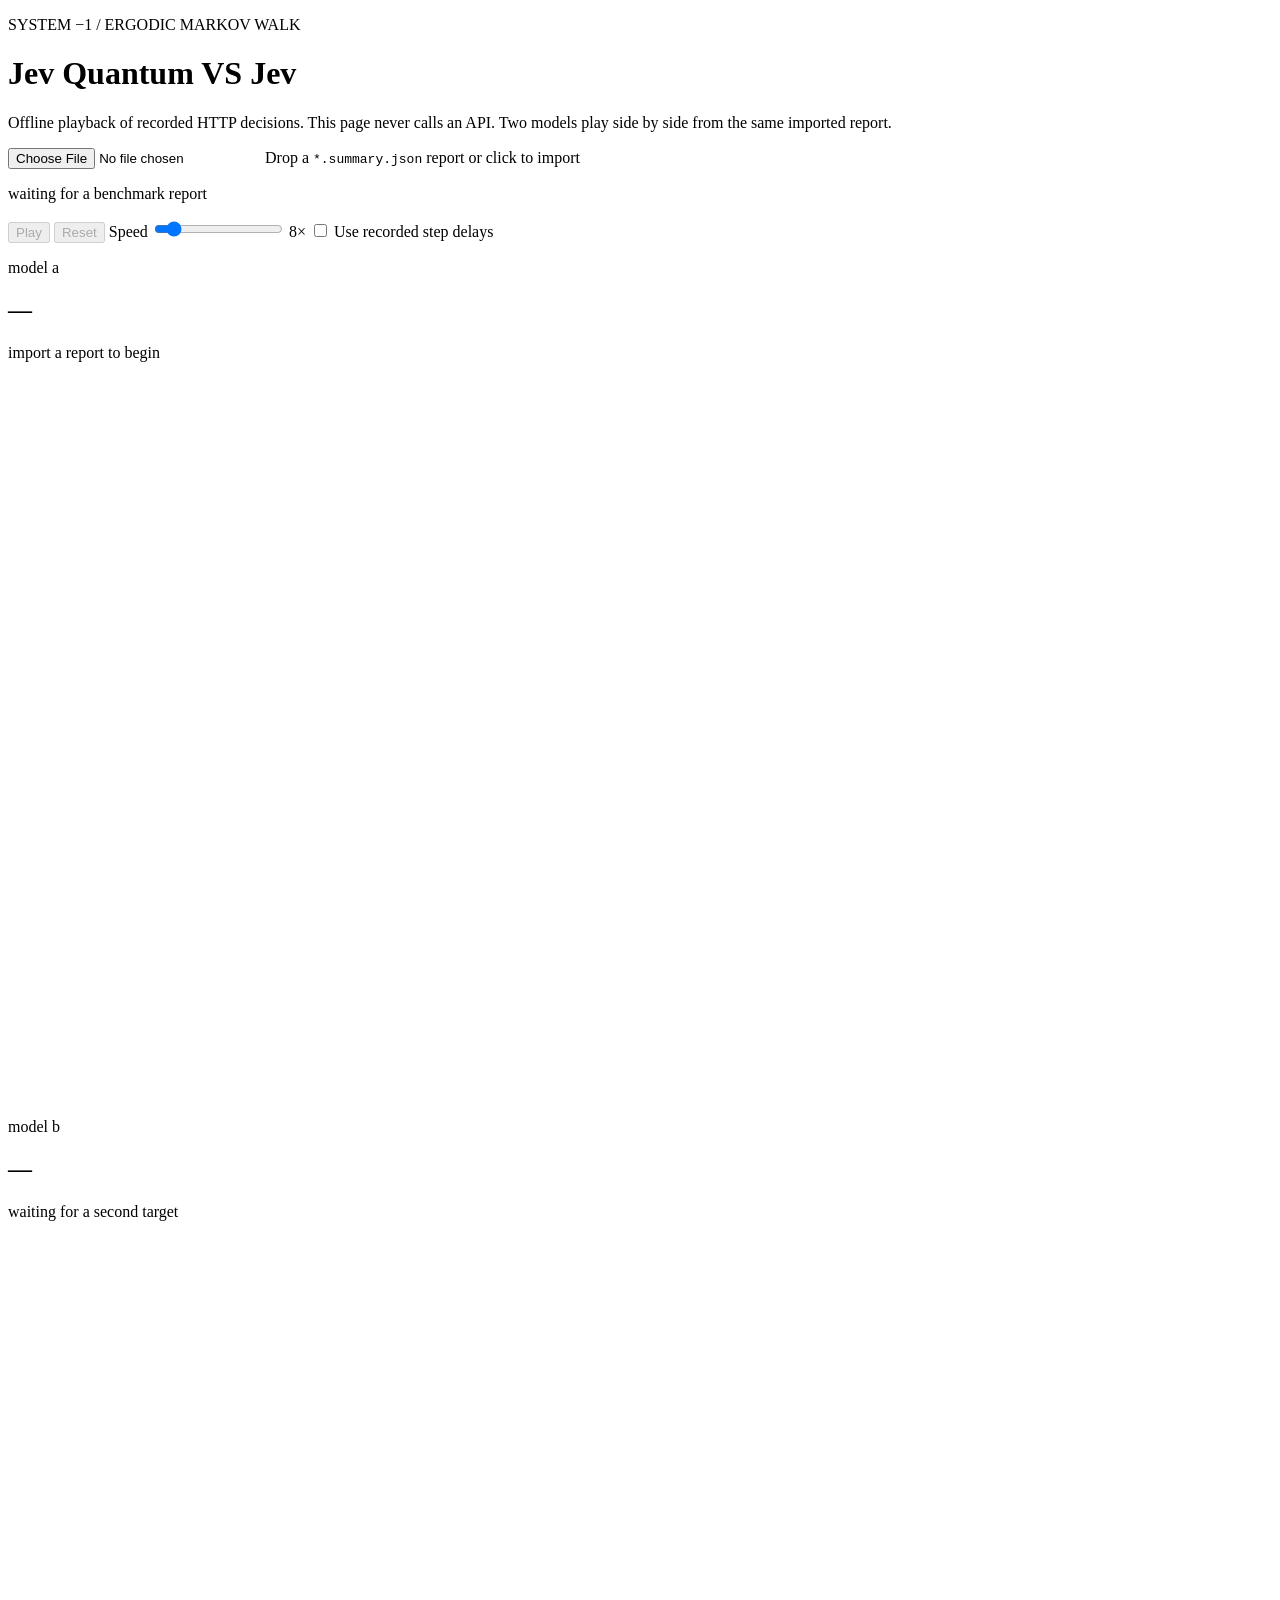
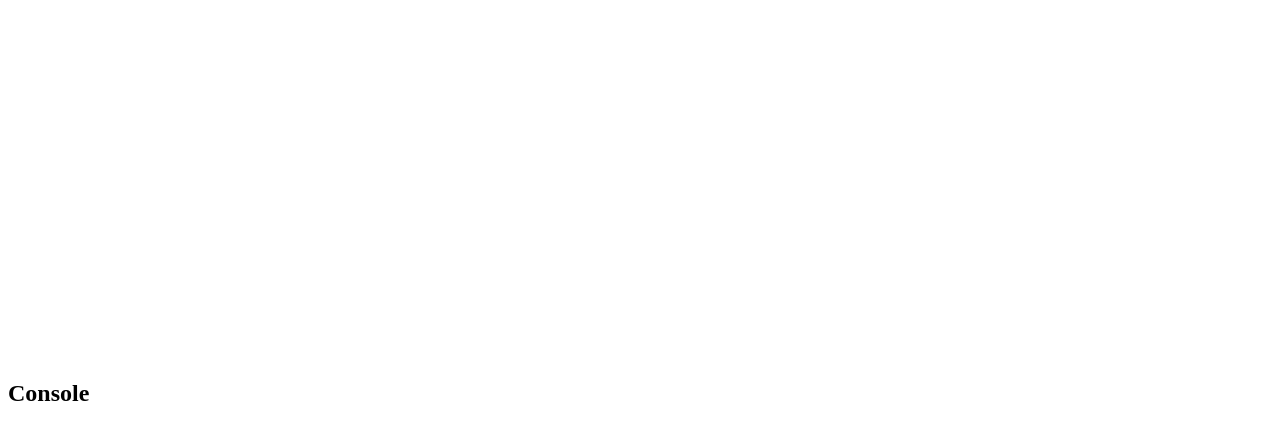
==== web/index.html @ b54ec475 "INIT commit" ====
<!DOCTYPE html>
<html lang="en">
<head>
  <meta charset="utf-8">
  <meta name="viewport" content="width=device-width, initial-scale=1">
  <title>Jev Quantum VS Jev</title>
  <base href="/demo/">
  <link rel="stylesheet" href="styles.css">
</head>
<body>
  <div class="crt">
    <header>
      <p class="eyebrow">SYSTEM −1 / ERGODIC MARKOV WALK</p>
      <h1>Jev Quantum VS Jev</h1>
      <p class="sub">Offline playback of recorded HTTP decisions. This page never calls an API. Two models play side by side from the same imported report.</p>
    </header>

    <section id="dropzone" class="dropzone">
      <input id="file" type="file" accept="application/json,.json">
      <label for="file">Drop a <code>*.summary.json</code> report or click to import</label>
      <p id="file-status" class="status">waiting for a benchmark report</p>
    </section>

    <section class="controls">
      <button id="play" disabled>Play</button>
      <button id="reset" disabled>Reset</button>
      <label>Speed
        <input id="speed" type="range" min="1" max="64" value="8">
        <span id="speed-label">8×</span>
      </label>
      <label class="check">
        <input id="realtime" type="checkbox">
        Use recorded step delays
      </label>
    </section>

    <section class="compare" id="compare">
      <article class="panel maze-panel" id="pane-0">
        <header class="pane-head">
          <p class="pane-kicker" id="title-0">model a</p>
          <h2 id="name-0">—</h2>
          <p class="pane-meta" id="meta-0">import a report to begin</p>
        </header>
        <canvas id="maze-0" width="720" height="720"></canvas>
        <dl class="pane-metrics" id="metrics-0"></dl>
      </article>
      <article class="panel maze-panel" id="pane-1">
        <header class="pane-head">
          <p class="pane-kicker" id="title-1">model b</p>
          <h2 id="name-1">—</h2>
          <p class="pane-meta" id="meta-1">waiting for a second target</p>
        </header>
        <canvas id="maze-1" width="720" height="720"></canvas>
        <dl class="pane-metrics" id="metrics-1"></dl>
      </article>
    </section>

    <section class="panel console-panel">
      <h2>Console</h2>
      <pre id="log"></pre>
    </section>
  </div>
  <script src="last-report.js" onerror=""></script>
  <script src="app.js"></script>
</body>
</html>
---- web/styles.css ----
:root {
  --bg: #06110d;
  --panel: #0b1c16;
  --ink: #c8ffe0;
  --dim: #6f9d82;
  --accent: #39ff88;
  --amber: #f3c15b;
  --danger: #ff5d73;
  --grid: #123226;
}

* { box-sizing: border-box; }

html,
body,
#log {
  scrollbar-width: none;
  -ms-overflow-style: none;
}

html::-webkit-scrollbar,
body::-webkit-scrollbar,
#log::-webkit-scrollbar {
  width: 0;
  height: 0;
  display: none;
}

body {
  margin: 0;
  min-height: 100vh;
  background:
    radial-gradient(circle at top, #10261c 0%, var(--bg) 48%),
    repeating-linear-gradient(0deg, rgba(0,0,0,0.08) 0 2px, transparent 2px 4px);
  color: var(--ink);
  font-family: "IBM Plex Mono", "Cascadia Mono", "Consolas", monospace;
}

.crt { max-width: 1680px; margin: 0 auto; padding: 28px 20px 48px; }

header h1 {
  margin: 0.1em 0 0.2em;
  font-size: clamp(1.8rem, 4vw, 3.2rem);
  letter-spacing: -0.04em;
}

.eyebrow { color: var(--accent); letter-spacing: 0.28em; font-size: 0.72rem; }
.sub { color: var(--dim); max-width: 52rem; }

.dropzone {
  margin: 24px 0;
  padding: 22px;
  border: 1px dashed var(--accent);
  background: rgba(57, 255, 136, 0.04);
  text-align: center;
}

.dropzone.drag { background: rgba(57, 255, 136, 0.12); }
.dropzone input { display: none; }
.dropzone label { cursor: pointer; color: var(--accent); }

.controls {
  display: flex;
  flex-wrap: wrap;
  gap: 16px;
  align-items: center;
  margin-bottom: 20px;
}

button {
  background: var(--accent);
  color: #04140c;
  border: 0;
  padding: 10px 16px;
  font: inherit;
  font-weight: 700;
  cursor: pointer;
}

button:disabled { opacity: 0.35; cursor: not-allowed; }

.compare {
  display: grid;
  grid-template-columns: 1fr 1fr;
  gap: 18px;
}

.compare.single { grid-template-columns: 1fr; }

.panel {
  background: color-mix(in oklab, var(--panel) 92%, black);
  border: 1px solid #1d3d2e;
  padding: 16px;
}

.maze-panel { min-width: 0; }

.pane-head { margin-bottom: 12px; }
.pane-head h2 { margin: 0.15em 0 0.2em; font-size: 1.15rem; }
.pane-kicker {
  margin: 0;
  letter-spacing: 0.22em;
  font-size: 0.68rem;
  color: var(--accent);
  text-transform: uppercase;
}
#pane-1 .pane-kicker { color: var(--amber); }
#pane-1 { border-color: #4a3b18; }
.pane-meta { margin: 0; color: var(--dim); font-size: 0.82rem; }

canvas {
  width: 100%;
  height: auto;
  background: #030907;
  image-rendering: pixelated;
}

.pane-metrics {
  display: grid;
  grid-template-columns: 1fr auto 1fr auto;
  gap: 6px 12px;
  margin: 14px 0 0;
}

.pane-metrics dt { color: var(--dim); }
.pane-metrics dd { margin: 0; color: var(--accent); }
#pane-1 .pane-metrics dd { color: var(--amber); }

.console-panel { margin-top: 18px; }
.console-panel h2 { margin: 0 0 8px; font-size: 1rem; }

#log {
  height: 160px;
  overflow: auto;
  background: #040d09;
  padding: 8px;
  color: var(--dim);
  font-size: 12px;
}

.status.error { color: var(--danger); }

@media (max-width: 960px) {
  .compare { grid-template-columns: 1fr; }
  .pane-metrics { grid-template-columns: 1fr auto; }
}
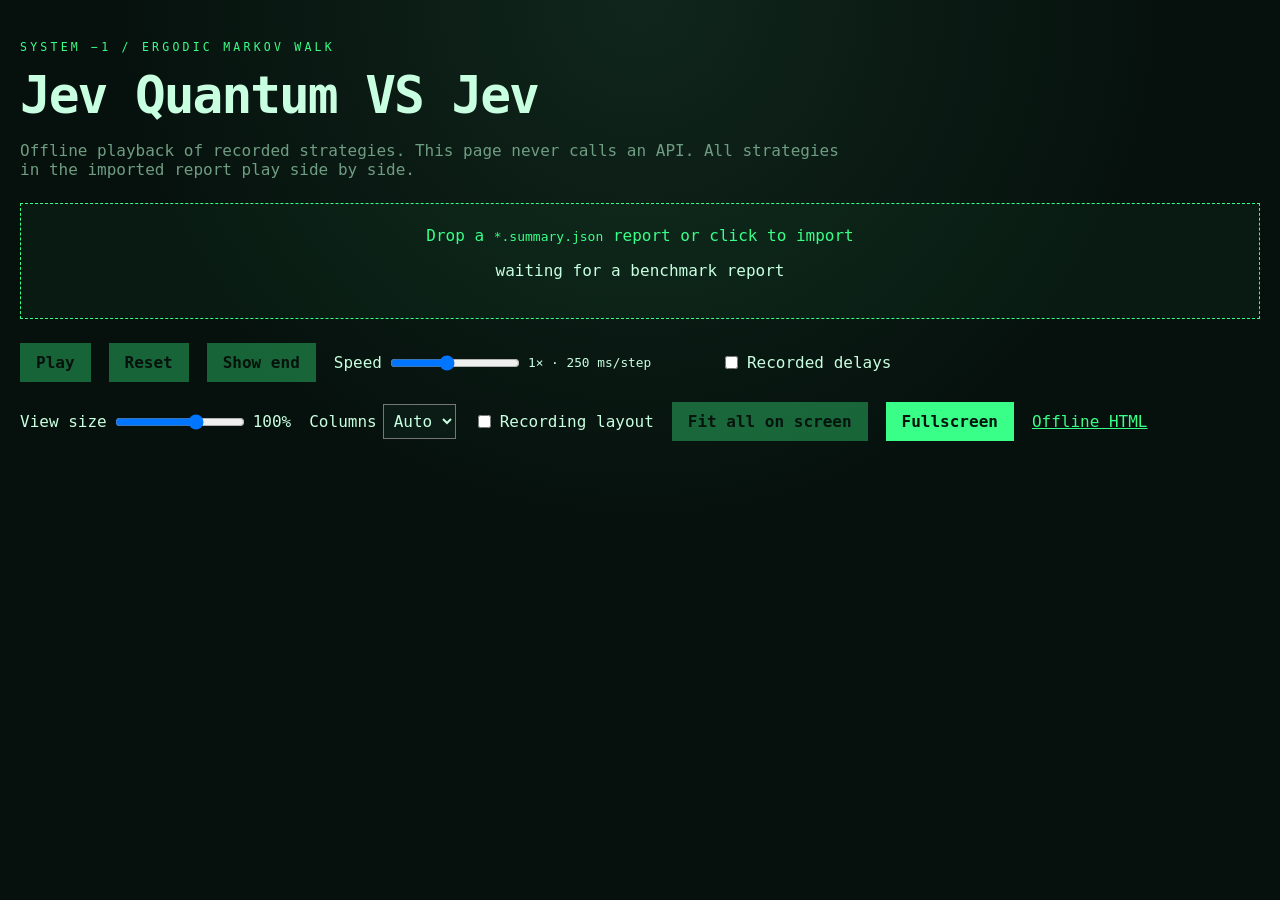
==== commit 6156fef1: "Add maze exploration strategies and configurable comparison playback" ====
--- a/web/index.html
+++ b/web/index.html
@@ -4,7 +4,7 @@
   <meta charset="utf-8">
   <meta name="viewport" content="width=device-width, initial-scale=1">
   <title>Jev Quantum VS Jev</title>
-  <base href="/demo/">
+
   <link rel="stylesheet" href="styles.css">
 </head>
 <body>
@@ -12,7 +12,7 @@
     <header>
       <p class="eyebrow">SYSTEM −1 / ERGODIC MARKOV WALK</p>
       <h1>Jev Quantum VS Jev</h1>
-      <p class="sub">Offline playback of recorded HTTP decisions. This page never calls an API. Two models play side by side from the same imported report.</p>
+      <p class="sub">Offline playback of recorded strategies. This page never calls an API. All strategies in the imported report play side by side.</p>
     </header>
 
     <section id="dropzone" class="dropzone">
@@ -24,15 +24,28 @@
     <section class="controls">
       <button id="play" disabled>Play</button>
       <button id="reset" disabled>Reset</button>
+      <button id="end" disabled>Show end</button>
       <label>Speed
-        <input id="speed" type="range" min="1" max="64" value="8">
-        <span id="speed-label">8×</span>
+        <input id="speed" type="range" min="0" max="7" step="1" value="3">
+        <span id="speed-label">1× · 250 ms/step</span>
       </label>
       <label class="check">
         <input id="realtime" type="checkbox">
-        Use recorded step delays
+        Recorded delays
       </label>
     </section>
+
+    <section class="view-controls controls" aria-label="Display controls">
+      <label>View size <input id="view-scale" type="range" min="10" max="150" step="1" value="100"> <output id="scale-label">100%</output></label>
+      <label>Columns <select id="columns"><option value="auto">Auto</option><option>1</option><option>2</option><option>3</option><option>4</option><option>5</option><option>6</option><option>7</option></select></label>
+      <label><input id="capture" type="checkbox"> Recording layout</label>
+      <button id="fit" disabled>Fit all on screen</button>
+      <button id="fullscreen">Fullscreen</button>
+      <a href="recording.html" download="jev-maze-player.html" id="offline-download">Offline HTML</a>
+    </section>
+
+    <div id="stage-viewport"><div id="stage">
+    <section class="panel overview-panel" id="overview" hidden aria-label="Strategy results"></section>
 
     <section class="compare" id="compare">
       <article class="panel maze-panel" id="pane-0">
@@ -59,6 +72,7 @@
       <h2>Console</h2>
       <pre id="log"></pre>
     </section>
+    </div></div>
   </div>
   <script src="last-report.js" onerror=""></script>
   <script src="app.js"></script>
--- a/web/styles.css
+++ b/web/styles.css
@@ -104,8 +104,7 @@
   color: var(--accent);
   text-transform: uppercase;
 }
-#pane-1 .pane-kicker { color: var(--amber); }
-#pane-1 { border-color: #4a3b18; }
+
 .pane-meta { margin: 0; color: var(--dim); font-size: 0.82rem; }
 
 canvas {
@@ -124,7 +123,7 @@
 
 .pane-metrics dt { color: var(--dim); }
 .pane-metrics dd { margin: 0; color: var(--accent); }
-#pane-1 .pane-metrics dd { color: var(--amber); }
+
 
 .console-panel { margin-top: 18px; }
 .console-panel h2 { margin: 0 0 8px; font-size: 1rem; }
@@ -144,3 +143,35 @@
   .compare { grid-template-columns: 1fr; }
   .pane-metrics { grid-template-columns: 1fr auto; }
 }
+
+.maze-panel .pane-kicker, .maze-panel .pane-metrics dd { color: var(--pane-accent, var(--accent)); }
+.maze-panel { border-color: var(--pane-accent, #1d3d2e); }
+
+.overview-panel { margin-bottom: 18px; overflow-x: auto; }
+.overview-panel table { width: 100%; border-collapse: collapse; font-size: 0.85rem; }
+.overview-panel th, .overview-panel td { padding: 10px 12px; text-align: left; border-bottom: 1px solid var(--grid); }
+.overview-panel th { color: var(--dim); white-space: nowrap; }
+.strategy-description { margin-top: 6px; }
+
+/* Controls stay readable while the comparison stage scales independently. */
+#stage-viewport { position: relative; overflow: auto; width: 100%; }
+#stage { position: absolute; top: 0; left: 0; transform-origin: top left; }
+.controls { gap: 10px 18px; }
+.controls label { display: inline-flex; align-items: center; gap: 6px; }
+.controls input[type="range"] { width: 130px; }
+.controls select { color: var(--ink); background: var(--panel); padding: 6px; font: inherit; }
+.controls a { color: var(--accent); }
+#speed-label { font-size: 0.8rem; min-width: 175px; }
+.playback-progress { margin: 8px 0 0; color: var(--pane-accent); font-size: 0.85rem; font-variant-numeric: tabular-nums; }
+body.recording .crt { max-width: none; padding: 12px; }
+body.recording .crt > header, body.recording .dropzone,
+body.recording .overview-panel, body.recording .console-panel,
+body.recording .pane-meta, body.recording .pane-metrics,
+body.recording .pane-head h2 { display: none; }
+body.recording .controls { margin-bottom: 10px; font-size: 0.8rem; }
+body.recording button { padding: 7px 10px; }
+body.recording .compare { gap: 12px; align-items: start; }
+body.recording .maze-panel { padding: 10px; }
+body.recording .pane-head { margin-bottom: 8px; }
+body.recording .pane-kicker { font-size: 14px; letter-spacing: 0.05em; overflow-wrap: anywhere; }
+body.recording .playback-progress { font-size: 14px; min-height: 2.4em; }
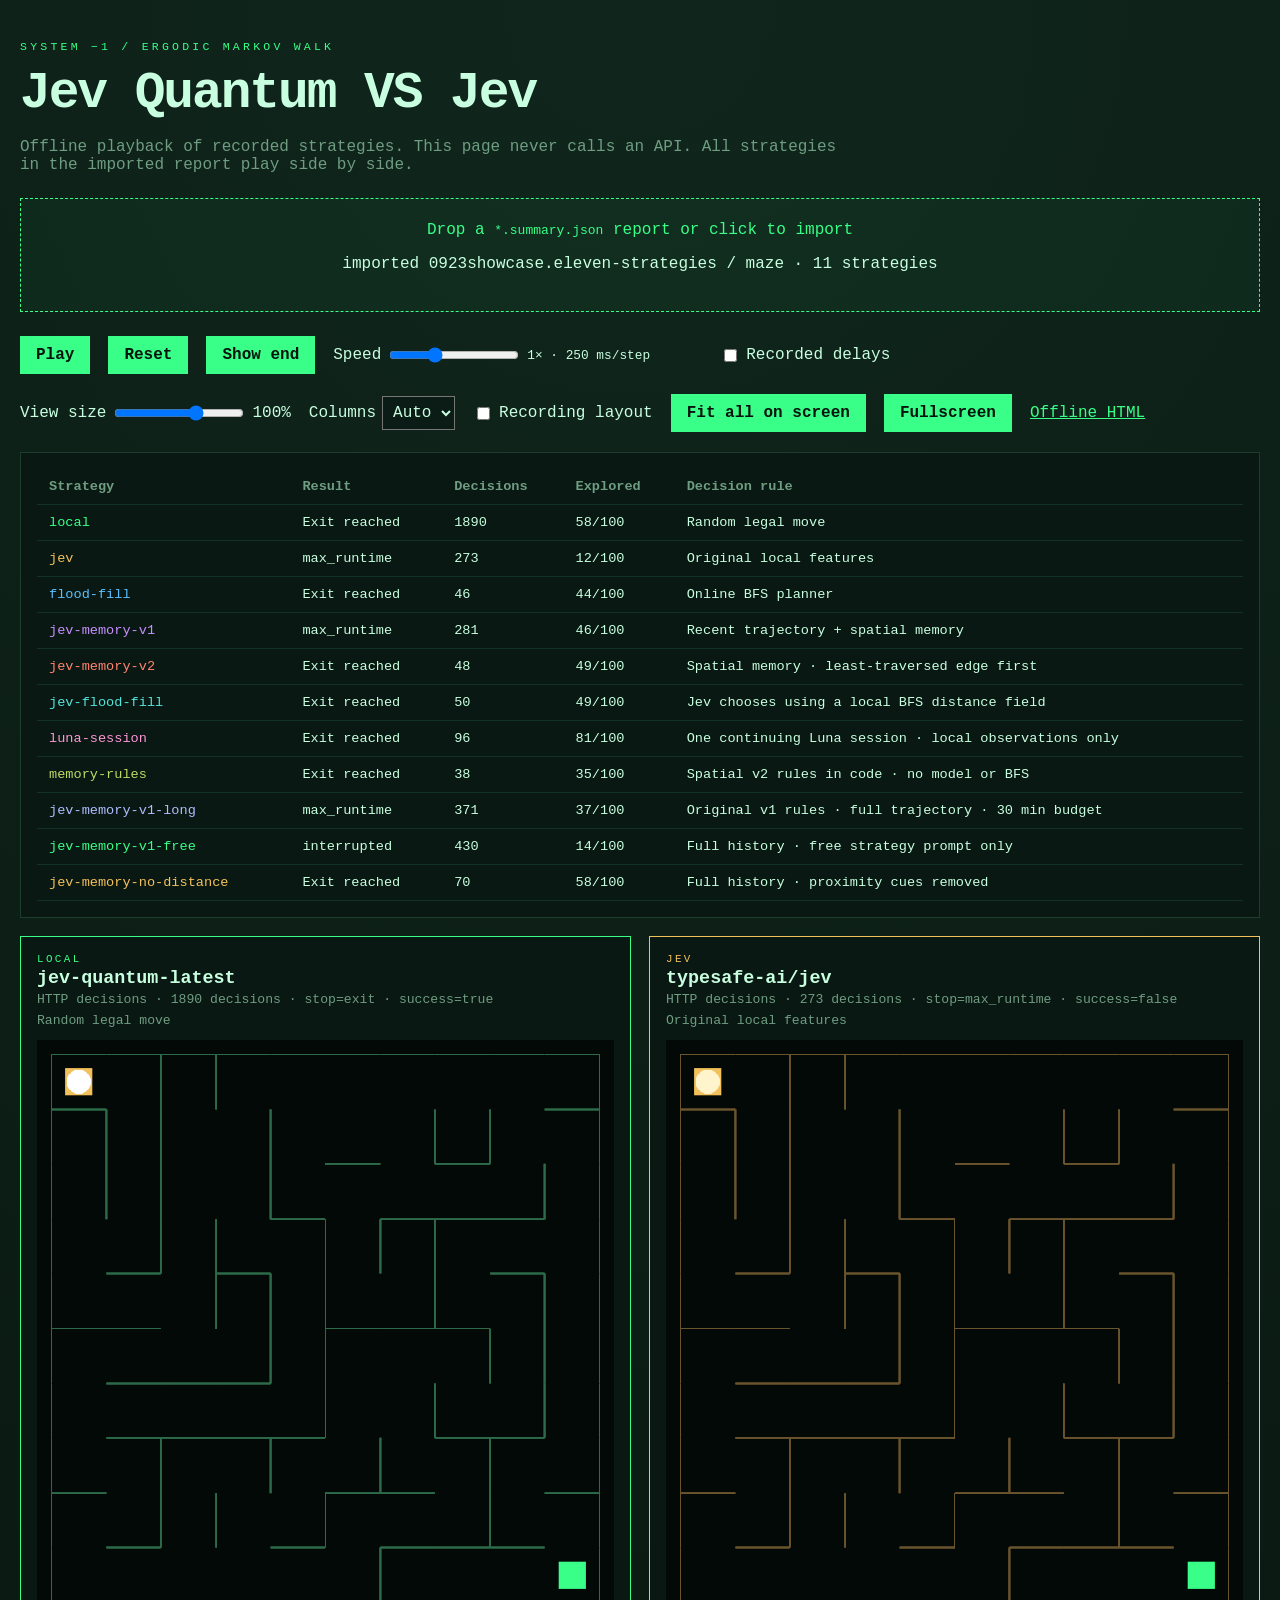
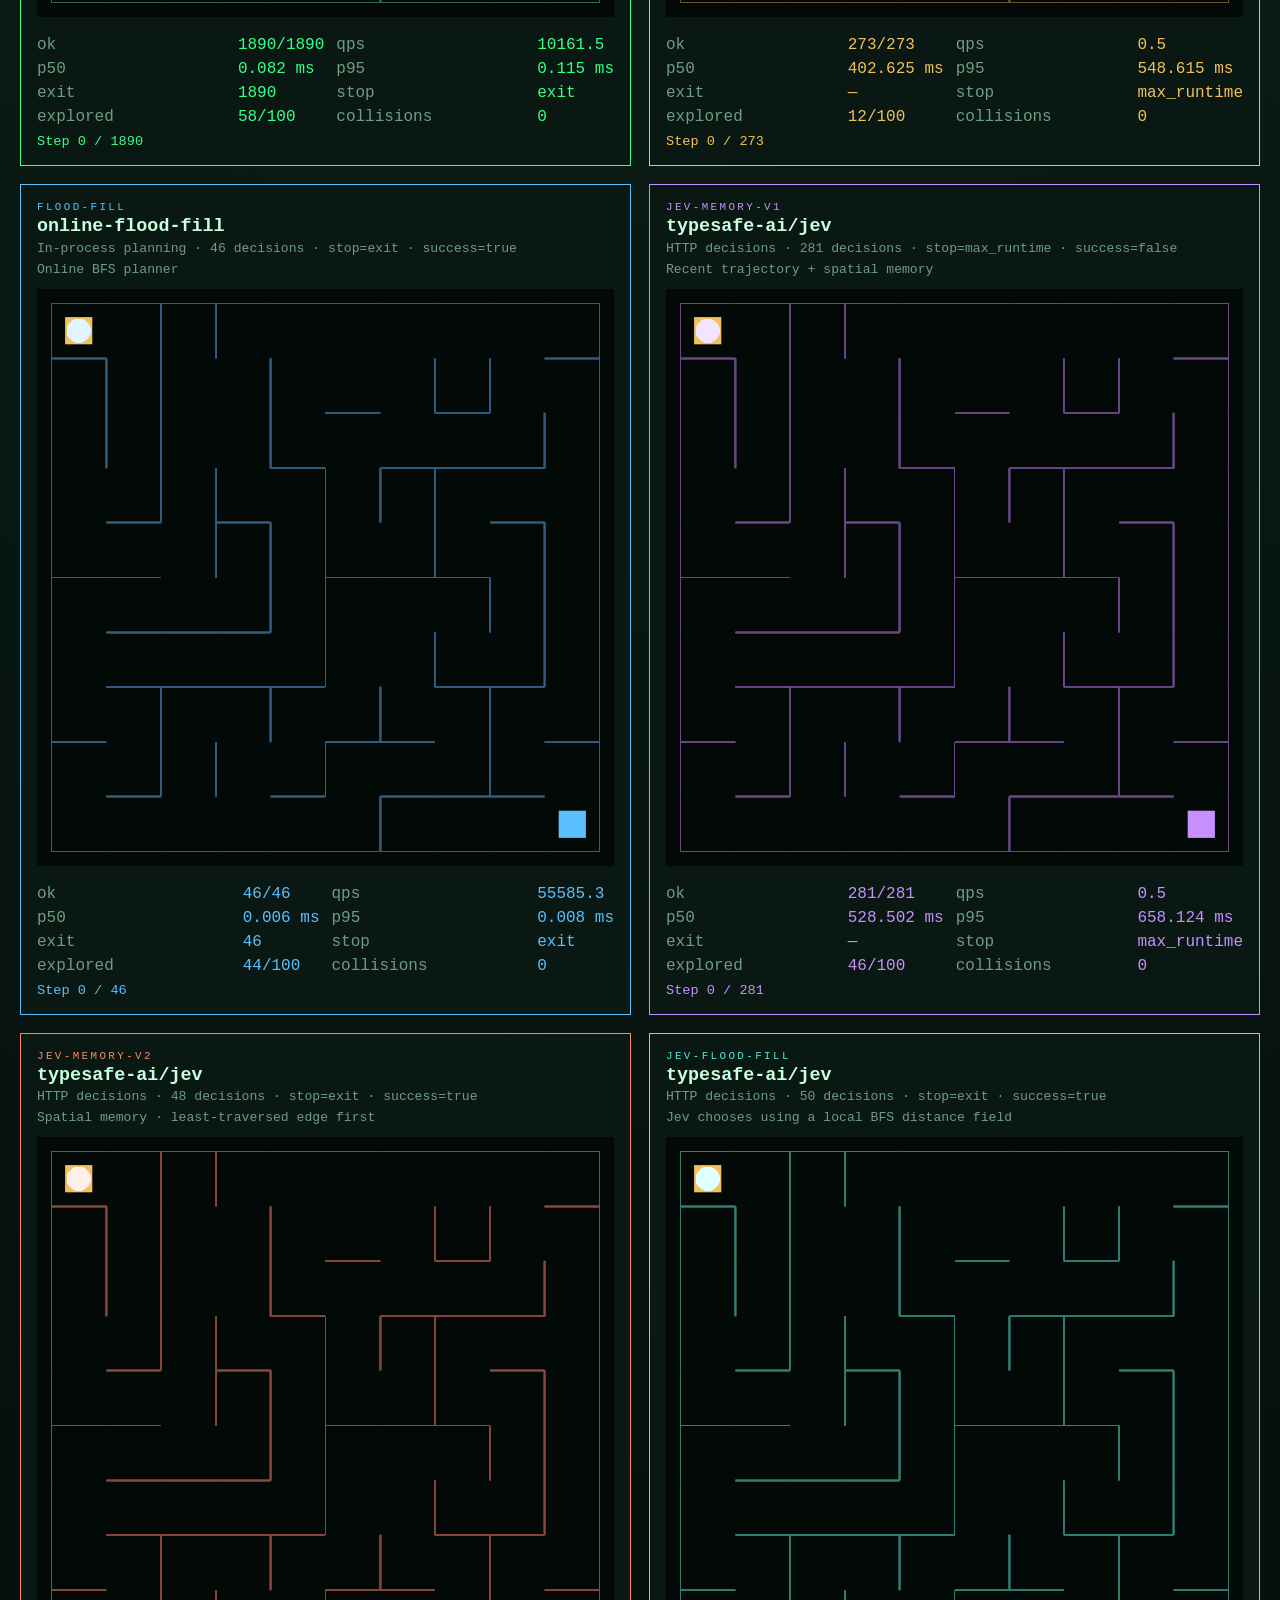
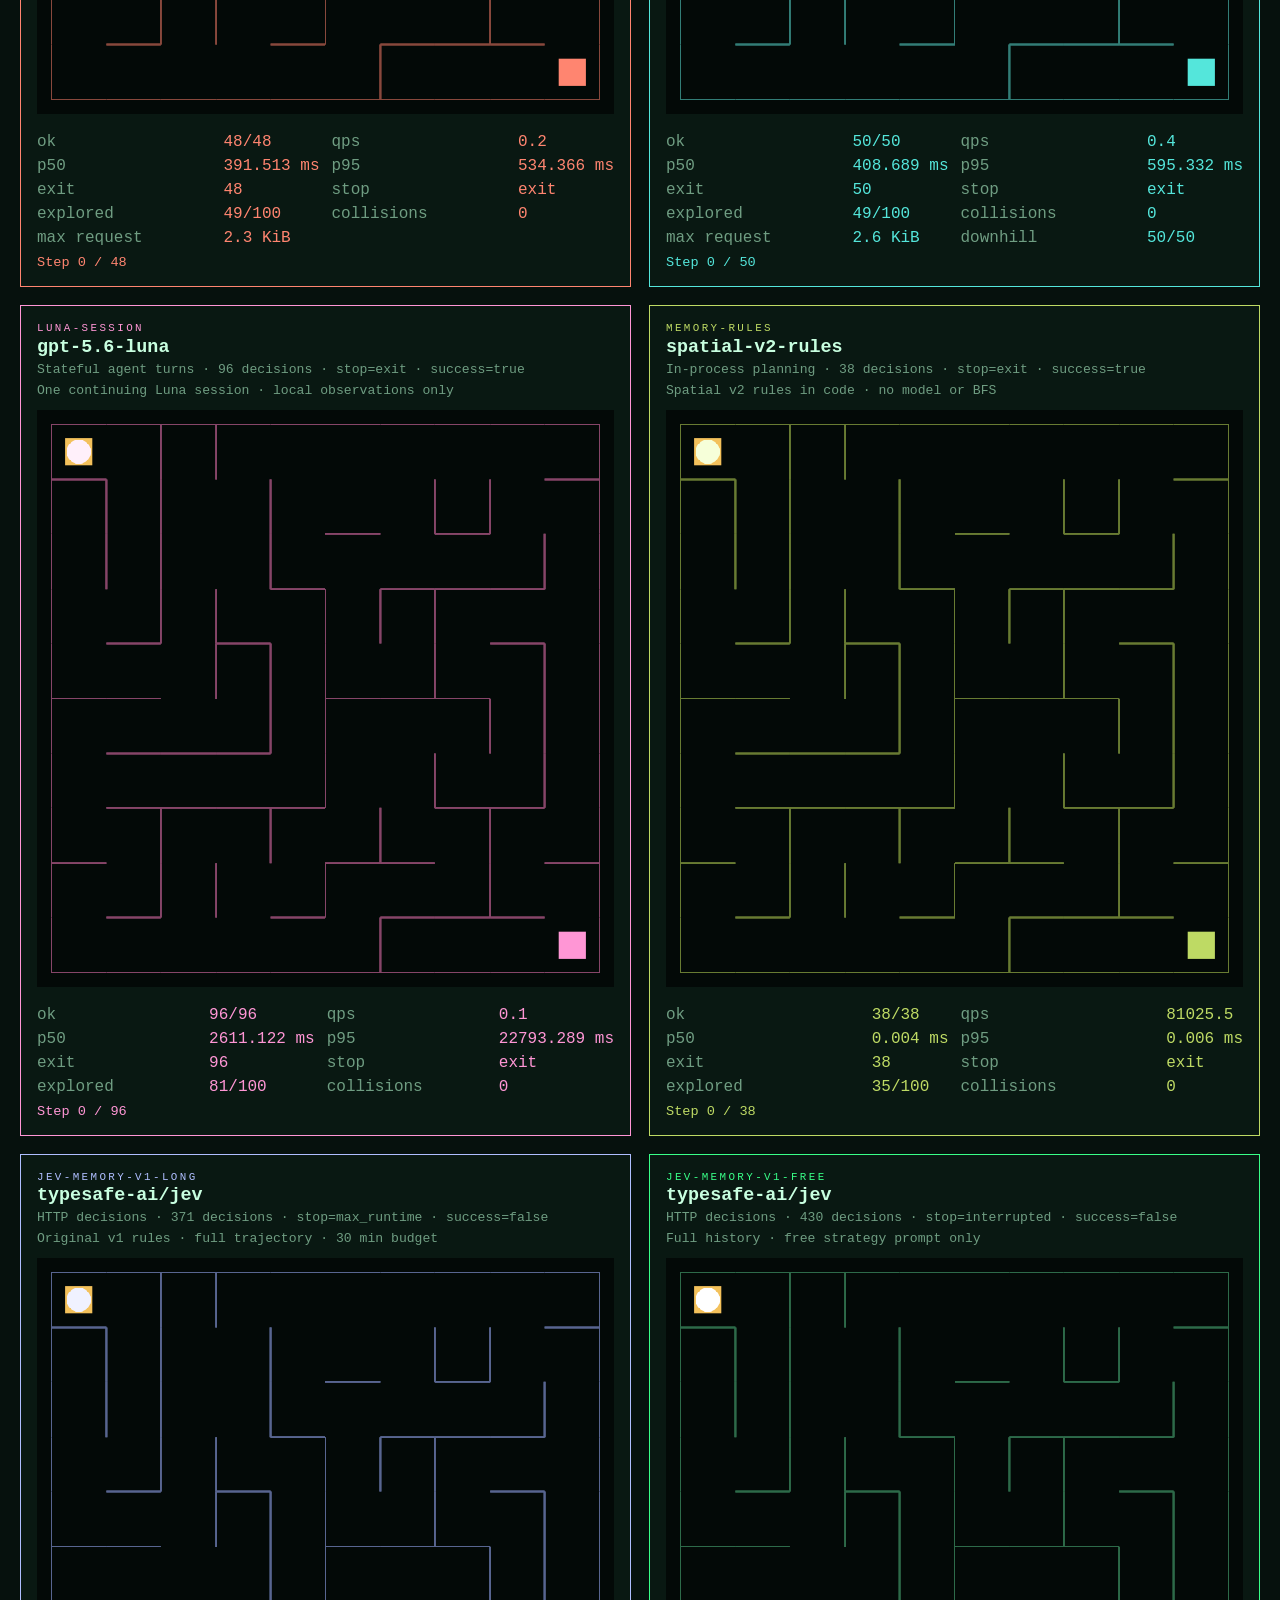
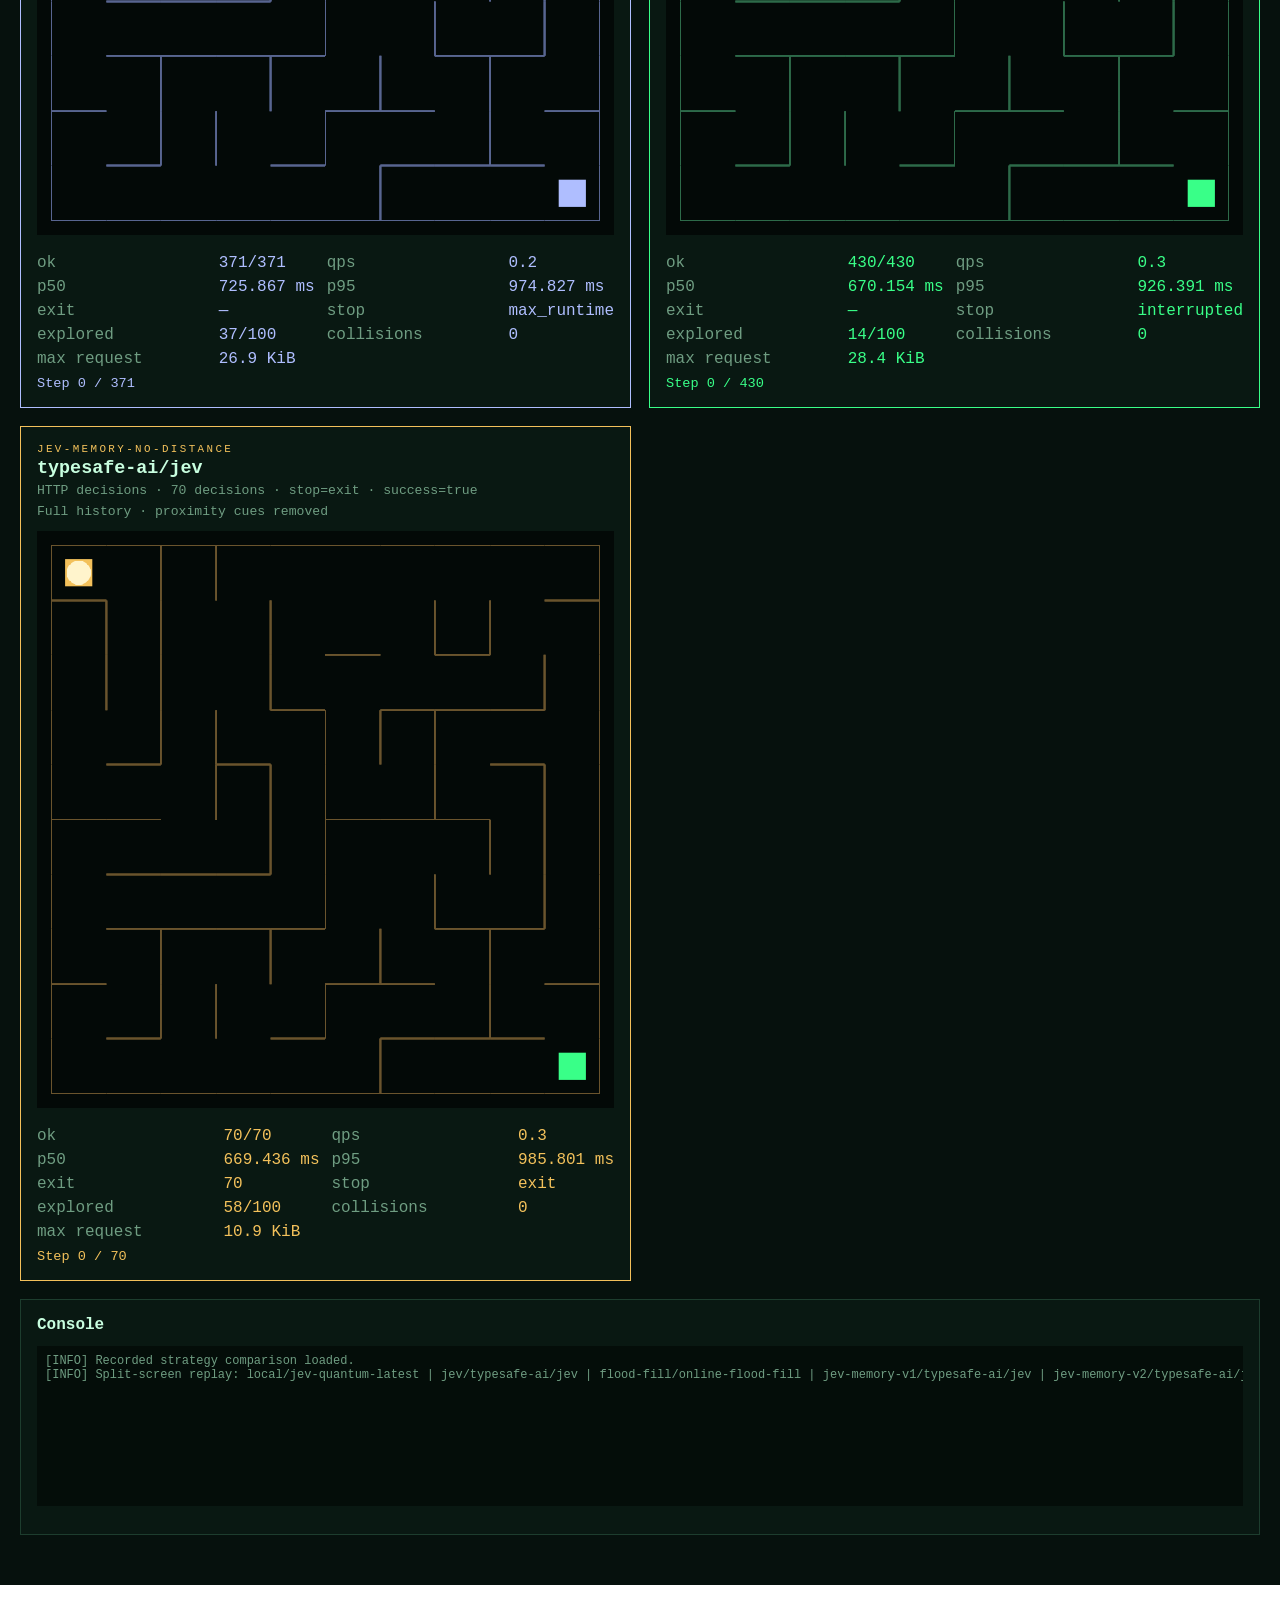
==== commit d3eb6e11: "Publish maze experiment results, article and configurable replay UI" ====
--- a/web/index.html
+++ b/web/index.html
@@ -26,7 +26,7 @@
       <button id="reset" disabled>Reset</button>
       <button id="end" disabled>Show end</button>
       <label>Speed
-        <input id="speed" type="range" min="0" max="7" step="1" value="3">
+        <input id="speed" type="range" min="0" max="9" step="1" value="3">
         <span id="speed-label">1× · 250 ms/step</span>
       </label>
       <label class="check">
@@ -37,7 +37,7 @@
 
     <section class="view-controls controls" aria-label="Display controls">
       <label>View size <input id="view-scale" type="range" min="10" max="150" step="1" value="100"> <output id="scale-label">100%</output></label>
-      <label>Columns <select id="columns"><option value="auto">Auto</option><option>1</option><option>2</option><option>3</option><option>4</option><option>5</option><option>6</option><option>7</option></select></label>
+      <label>Columns <select id="columns"><option value="auto">Auto</option><option>1</option><option>2</option><option>3</option><option>4</option><option>5</option><option>6</option><option>7</option><option>8</option><option>9</option><option>10</option><option>11</option></select></label>
       <label><input id="capture" type="checkbox"> Recording layout</label>
       <button id="fit" disabled>Fit all on screen</button>
       <button id="fullscreen">Fullscreen</button>
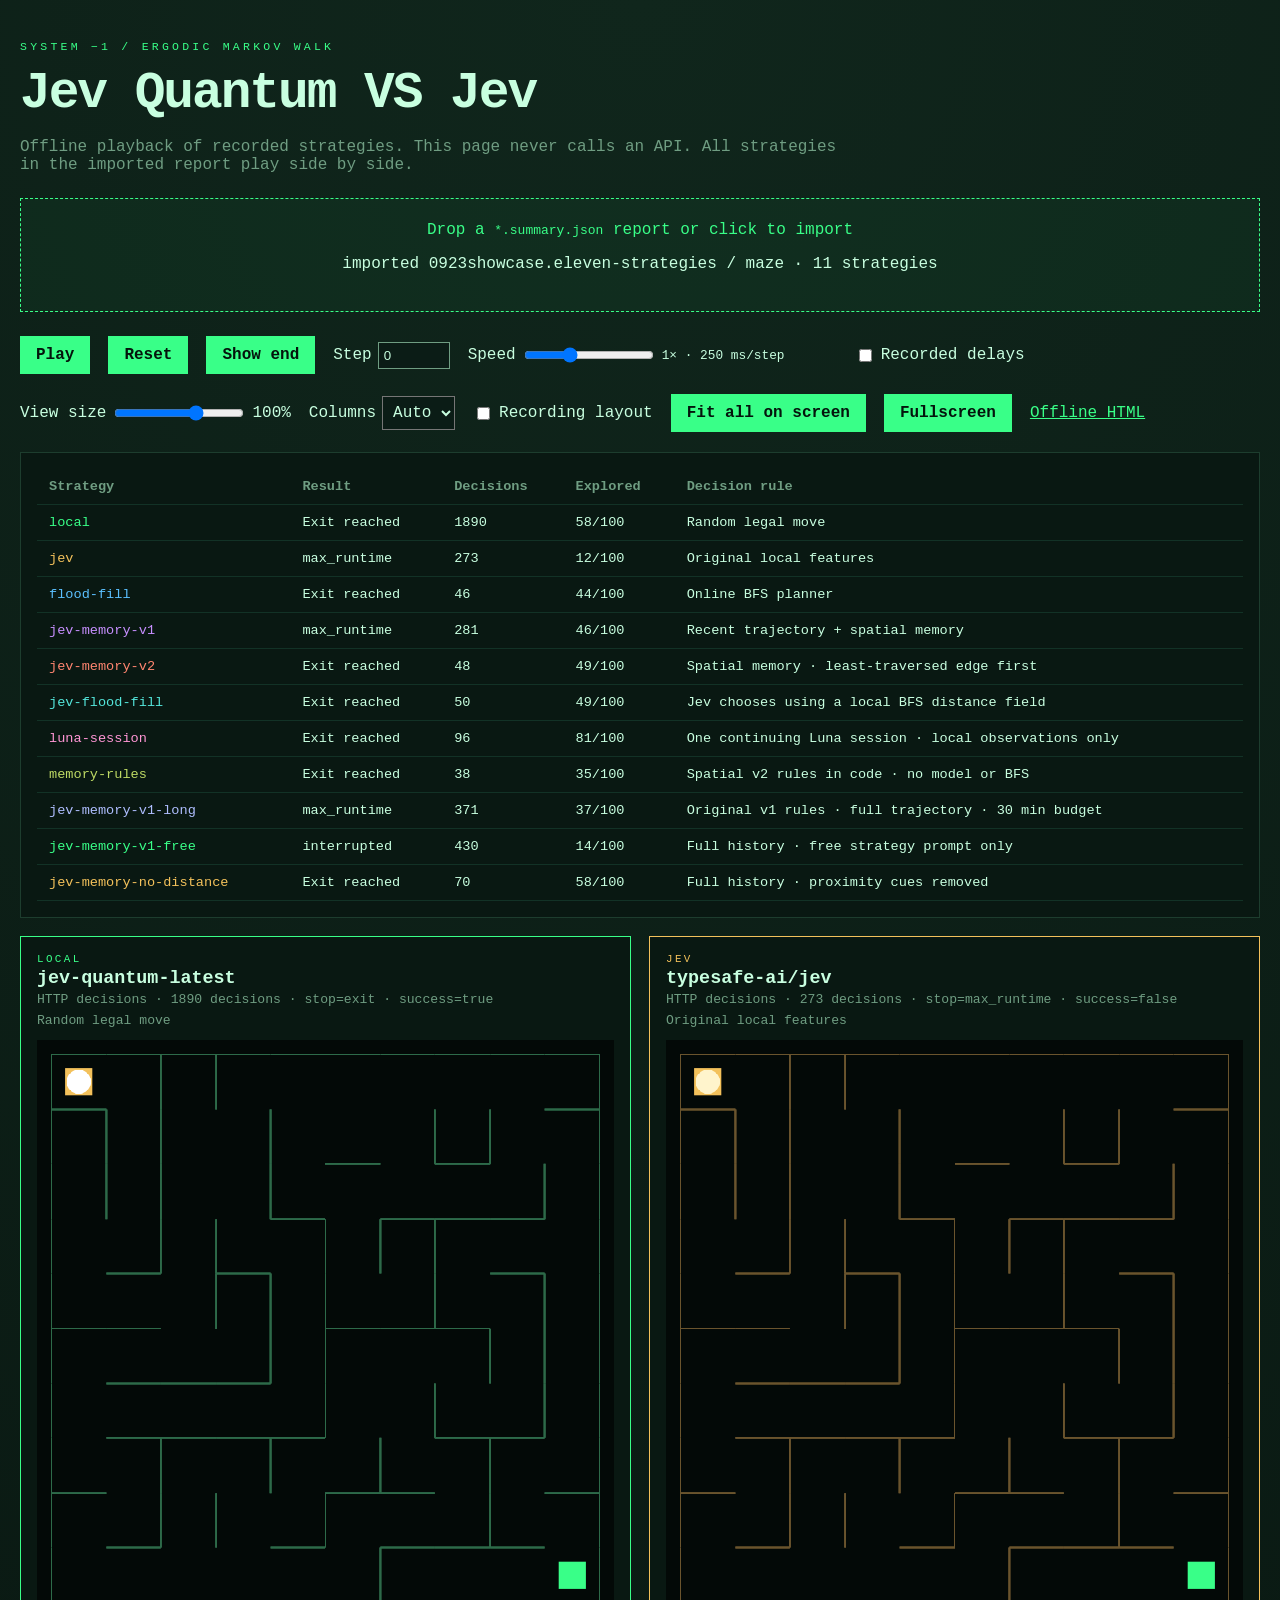
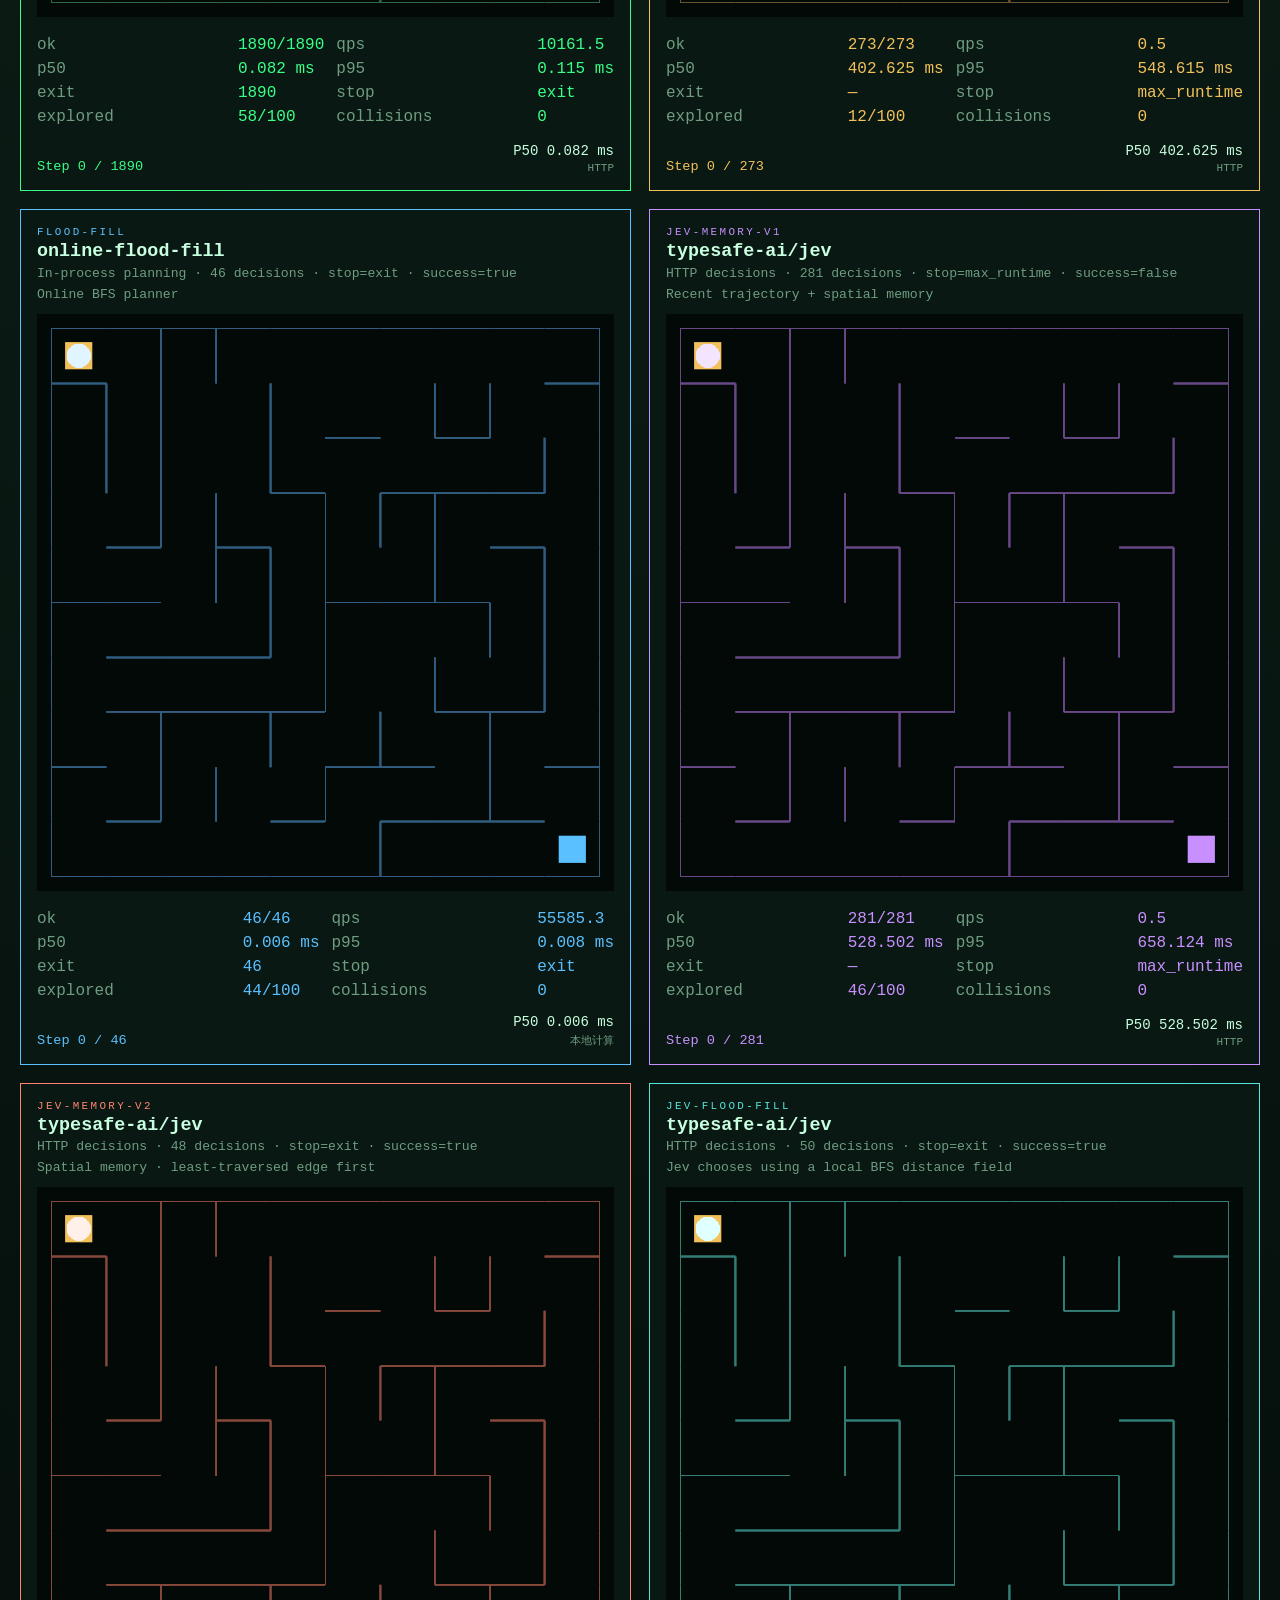
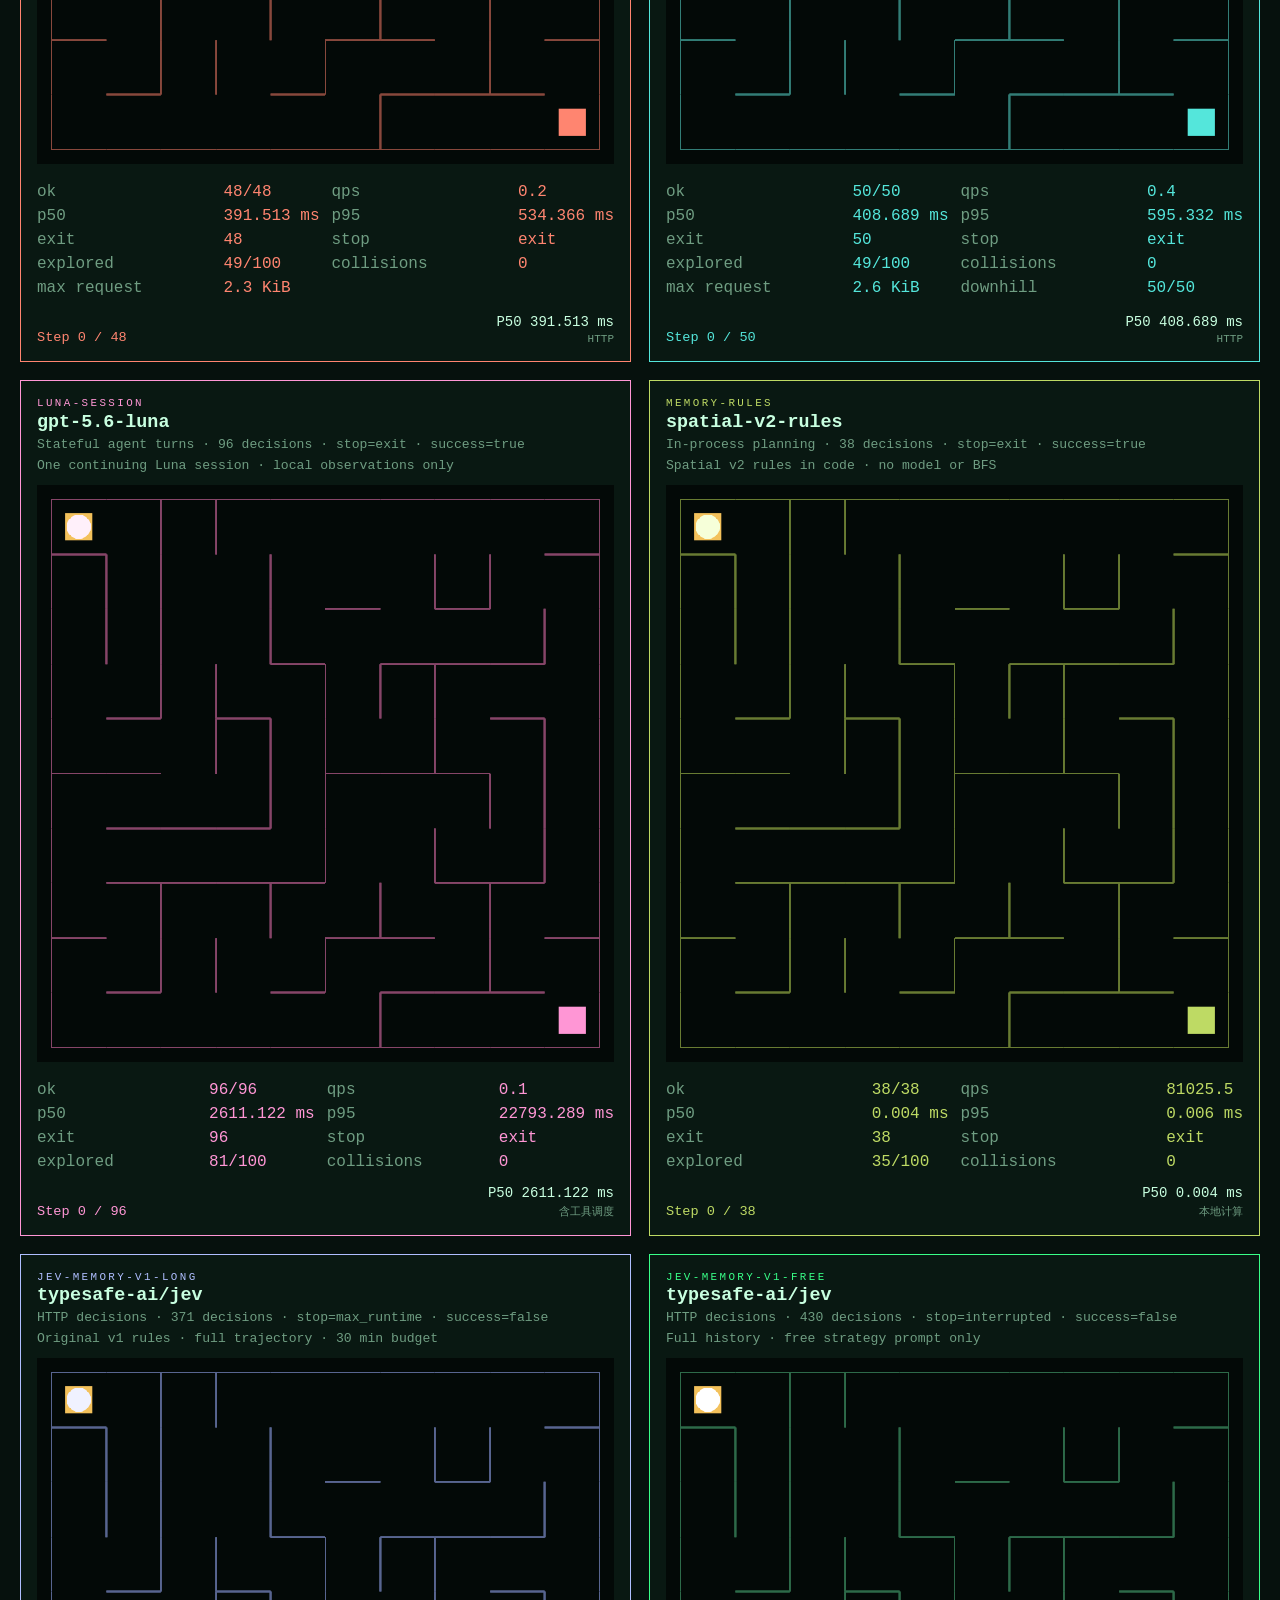
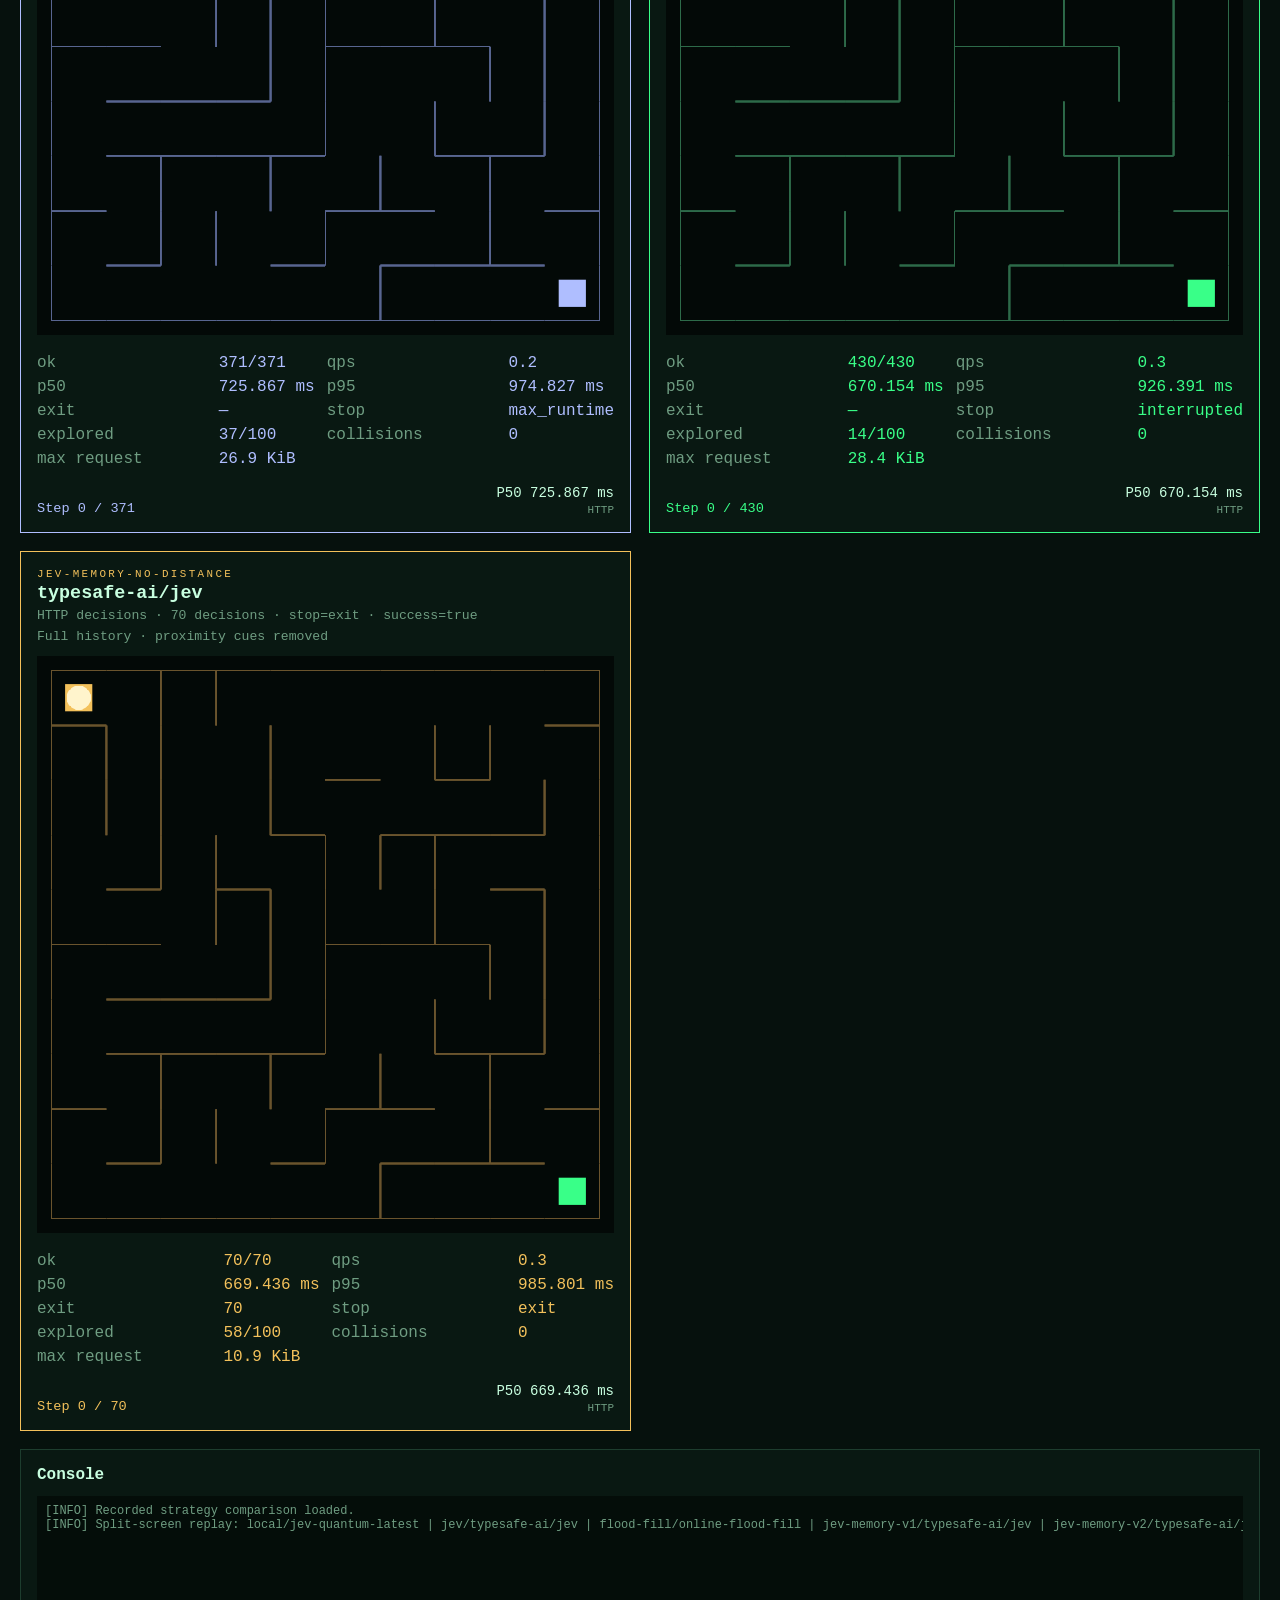
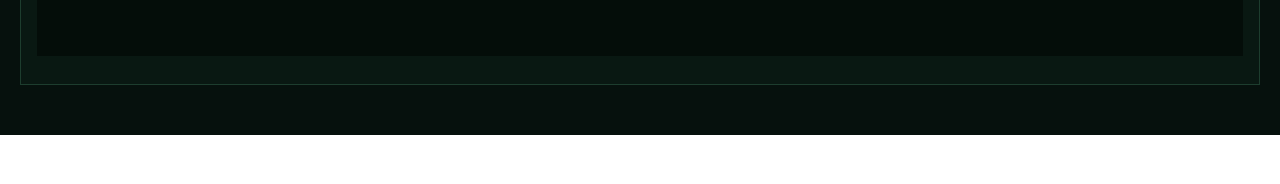
==== commit c056227d: "Add replay latency medians and publish comparison video" ====
--- a/web/index.html
+++ b/web/index.html
@@ -25,6 +25,7 @@
       <button id="play" disabled>Play</button>
       <button id="reset" disabled>Reset</button>
       <button id="end" disabled>Show end</button>
+      <label>Step <input id="seek-step" type="number" min="0" max="0" value="0" disabled></label>
       <label>Speed
         <input id="speed" type="range" min="0" max="9" step="1" value="3">
         <span id="speed-label">1× · 250 ms/step</span>
--- a/web/styles.css
+++ b/web/styles.css
@@ -175,3 +175,14 @@
 body.recording .pane-head { margin-bottom: 8px; }
 body.recording .pane-kicker { font-size: 14px; letter-spacing: 0.05em; overflow-wrap: anywhere; }
 body.recording .playback-progress { font-size: 14px; min-height: 2.4em; }
+
+.pane-footer { display: flex; justify-content: space-between; align-items: flex-end; gap: 10px; min-height: 48px; }
+.pane-footer .playback-progress { flex: 1; min-width: 0; margin-bottom: 0; }
+.playback-latency { margin: 8px 0 0; text-align: right; white-space: nowrap; font-size: 14px; font-variant-numeric: tabular-nums; color: var(--ink); }
+.playback-latency small { display: block; color: var(--dim); font-size: 11px; margin-top: 3px; }
+#seek-step { width: 72px; color: var(--ink); background: var(--panel); border: 1px solid var(--dim); padding: 5px; }
+body.recording .playback-progress { min-height: 0; }
+body.recording .pane-kicker { font-size: 18px; }
+body.recording .playback-progress, body.recording .playback-latency { font-size: 16px; }
+body.recording .playback-latency small { font-size: 12px; }
+#seek-step { caret-color: transparent; }
